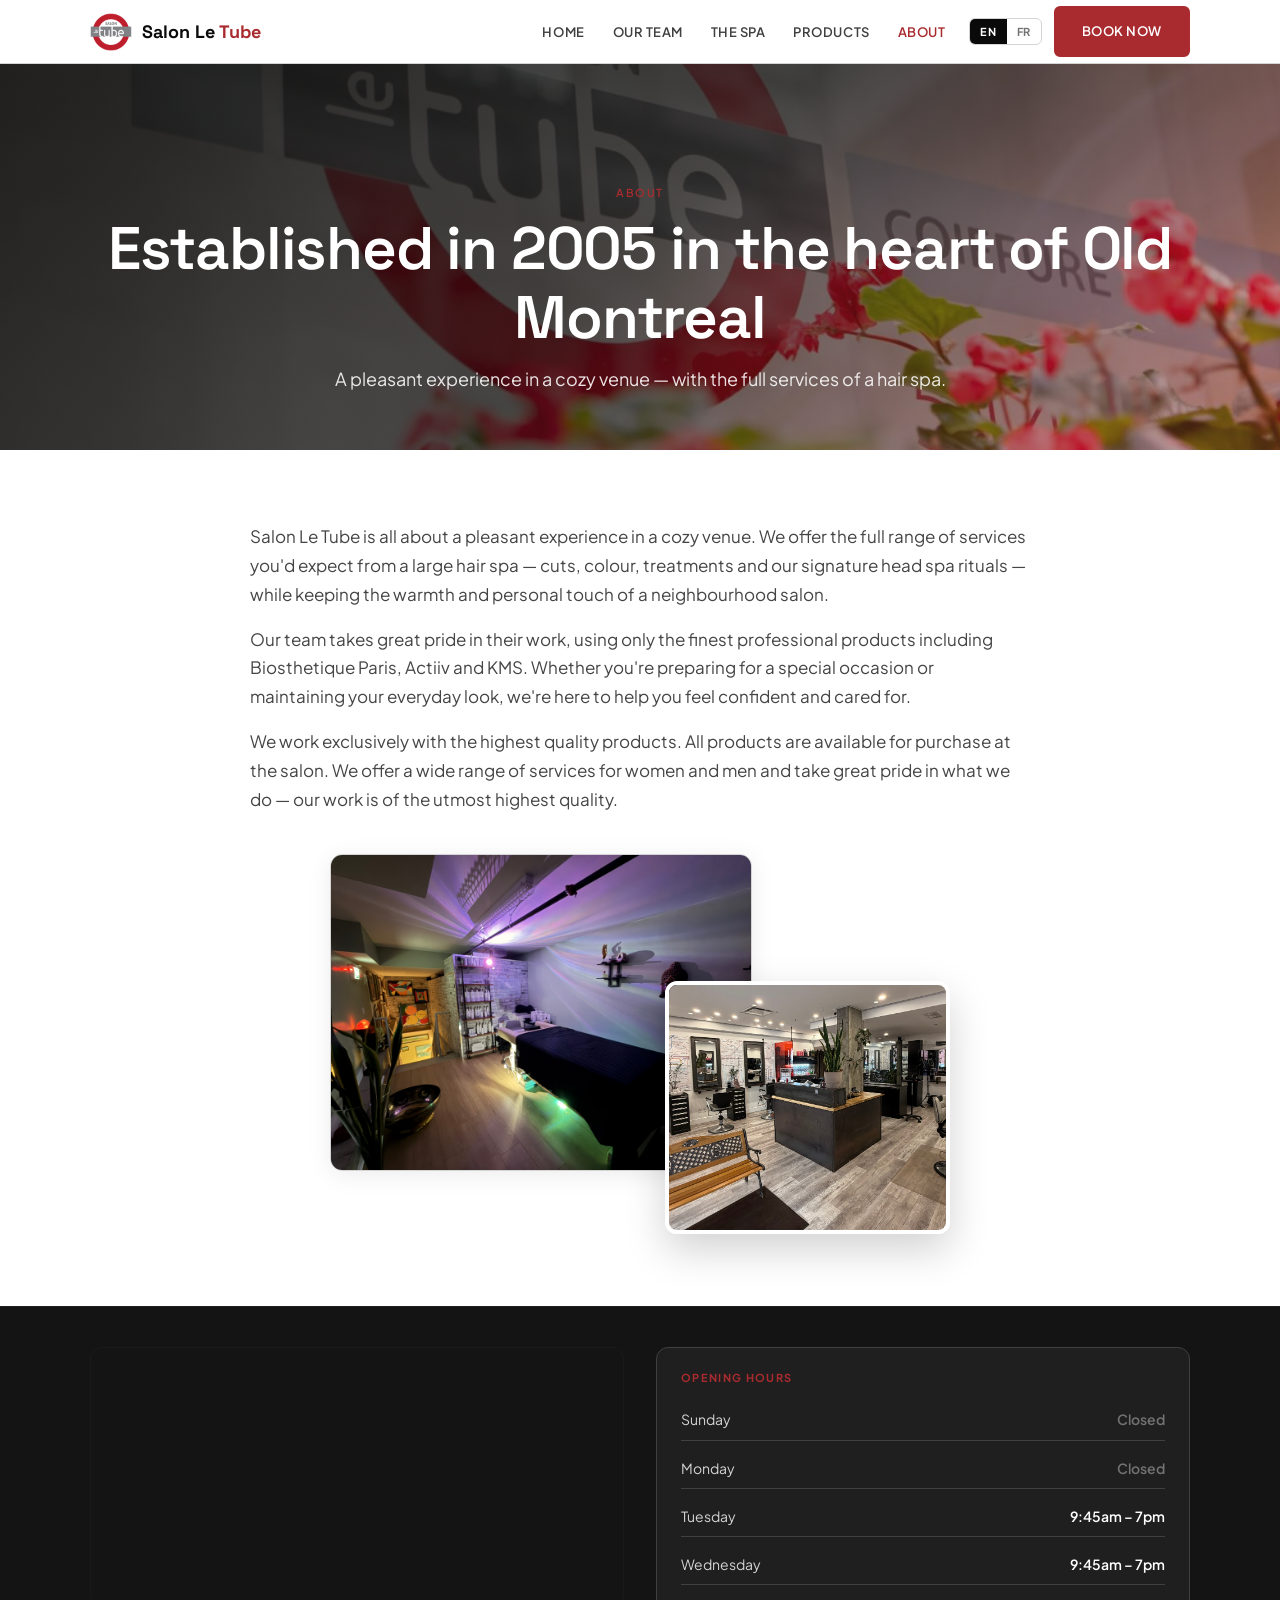
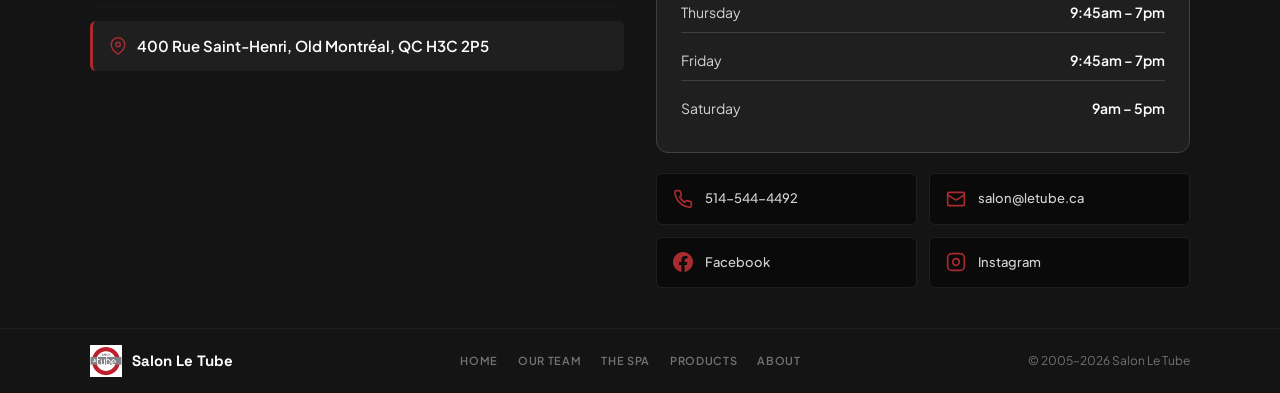
==== about.html @ 4792e8d9 "first commit" ====
<!DOCTYPE html>

<html lang="en">

<head>

  <meta charset="UTF-8">

  <meta name="viewport" content="width=device-width, initial-scale=1.0">

  <meta name="description" content="Salon Le Tube — hair salon and barbershop in Old Montreal near the Old Port since 2005.">

  <meta name="keywords" content="hair salon Old Montreal, barbershop Vieux-Montréal, Salon Le Tube">

  <title>About Us | Hair Salon Old Montreal Since 2005 | Salon Le Tube</title>

  <link rel="canonical" href="https://letube.ca/about.html">

  <link rel="icon" type="image/png" href="assets/images/logo-icon.png">

  <meta property="og:type" content="website">
  <meta property="og:site_name" content="Salon Le Tube">
  <meta property="og:url" content="https://letube.ca/about.html">
  <meta property="og:title" content="About | Salon Le Tube">
  <meta property="og:description" content="Hair salon and barbershop in Old Montreal since 2005.">
  <meta property="og:image" content="https://letube.ca/assets/images/hero-original-bg.jpg">
  <meta name="twitter:card" content="summary_large_image">
  <script type="application/ld+json" id="schema-json"></script>

  <link rel="preconnect" href="https://fonts.googleapis.com">

  <link rel="preconnect" href="https://fonts.gstatic.com" crossorigin>

  <link href="https://fonts.googleapis.com/css2?family=Plus+Jakarta+Sans:wght@400;500;600;700&family=Space+Grotesk:wght@400;500;600;700&display=swap" rel="stylesheet">

  <link rel="stylesheet" href="css/styles.css">

</head>

<body data-page="about">



  <header class="site-header">

    <div class="header-inner">

      <a href="index.html" class="logo">

        <img src="assets/images/logo-icon.png" alt="" width="42" height="42">

        <span class="logo-text">Salon Le <span>Tube</span></span>

      </a>

      <button class="nav-toggle" aria-label="Open menu" aria-expanded="false">

        <span></span><span></span><span></span>

      </button>

      <nav class="main-nav">

        <ul>

          <li><a href="index.html" data-i18n="nav.home">Home</a></li>

          <li><a href="team.html" data-i18n="nav.team">Our Team</a></li>

          <li><a href="spa.html" data-i18n="nav.spa">The Spa</a></li>

          <li><a href="products.html" data-i18n="nav.products">Products</a></li>

          <li><a href="about.html" class="active" data-i18n="nav.about">About</a></li>

        </ul>

        <div class="nav-actions">

          <div class="lang-toggle" role="group" aria-label="Language">

            <button type="button" class="lang-btn active" data-lang="en" aria-pressed="true">EN</button>

            <button type="button" class="lang-btn" data-lang="fr" aria-pressed="false">FR</button>

          </div>

          <a href="tel:+15145444492" class="btn btn-primary" data-i18n="nav.book">Book Now</a>

        </div>

      </nav>

    </div>

  </header>



  <main>

    <div class="page-hero">

      <div class="page-hero-bg" style="background-image: url('assets/images/hero-original-bg.jpg')"></div>

      <div class="page-hero-overlay"></div>

      <div class="container page-hero-content">

        <p class="eyebrow red" data-i18n="about.eyebrow">About</p>

        <h1 data-i18n="about.title">Established in 2005 in the heart of Old Montreal</h1>

        <p class="section-sub" data-i18n="about.sub">A pleasant experience in a cozy venue — with the full services of a hair spa.</p>

      </div>

    </div>



    <section class="section about-section">

      <div class="container about-layout">

        <div class="about-main">

          <p data-i18n="about.p1">Salon Le Tube is all about a pleasant experience in a cozy venue.</p>

          <p data-i18n="about.p2">Our team takes great pride in their work, using only the finest professional products.</p>

          <p data-i18n="about.p3">We work exclusively with the highest quality products.</p>



          <div class="about-montage">
            <img class="about-montage-primary" src="assets/images/IMG_6720-1.JPEG" alt="Salon Le Tube" data-i18n-alt="about.image.alt">
            <img class="about-montage-secondary" src="assets/images/IMG_6711-1.JPEG" alt="Salon Le Tube" data-i18n-alt="about.image.alt">
          </div>

        </div>

      </div>

    </section>

  </main>



  <div id="site-footer" data-partial="partials/footer.html"></div>



  <script src="js/footer-template.js"></script>
  <script src="js/seo.js"></script>
  <script src="js/i18n.js"></script>
  <script src="js/main.js"></script>

</body>

</html>
---- css/styles.css ----
/* Salon Le Tube — Black / Grey / Red */

:root {
  --black: #0a0a0a;
  --black-soft: #141414;
  --grey-900: #1f1f1f;
  --grey-700: #404040;
  --grey-500: #737373;
  --grey-600: #525252;
  --text-body-muted: #454545;
  --grey-300: #d4d4d4;
  --grey-100: #f5f5f5;
  --white: #ffffff;
  --red: #a92b2f;
  --red-hover: #c43338;
  --red-muted: rgba(169, 43, 47, 0.12);

  --font-display: 'Space Grotesk', system-ui, sans-serif;
  --font-body: 'Plus Jakarta Sans', system-ui, sans-serif;

  --header-height: 64px;
  --radius: 6px;
  --radius-lg: 12px;
  --shadow: 0 4px 24px rgba(0, 0, 0, 0.08);
  --transition: 0.25s ease;
}

*, *::before, *::after {
  box-sizing: border-box;
  margin: 0;
  padding: 0;
}

html {
  scroll-padding-top: var(--header-height);
  background: var(--grey-100);
}

body {
  display: flex;
  flex-direction: column;
  min-height: 100vh;
  font-family: var(--font-body);
  font-size: 1rem;
  line-height: 1.65;
  color: var(--grey-900);
  background: var(--grey-100);
  -webkit-font-smoothing: antialiased;
}

body.page-enter {
  animation: page-enter 0.32s ease-out forwards;
}

@keyframes page-enter {
  from { opacity: 0.92; }
  to { opacity: 1; }
}

@media (prefers-reduced-motion: reduce) {
  body.page-enter {
    animation: none;
  }

  .barber-pole-inner {
    animation: none;
  }

  .image-lightbox-dialog {
    animation: none;
  }

  .reviews-video-bg video {
    display: none;
  }

  .reviews-section {
    background: var(--black-soft);
  }
}

main {
  flex: 1;
}

img {
  max-width: 100%;
  height: auto;
  display: block;
}

a {
  color: inherit;
  text-decoration: none;
}

ul { list-style: none; }
address { font-style: normal; }

h1, h2, h3, h4 {
  font-family: var(--font-display);
  font-weight: 600;
  line-height: 1.15;
  color: var(--black);
  letter-spacing: -0.02em;
}

h1 { font-size: clamp(2.25rem, 5vw, 3.75rem); }
h2 { font-size: clamp(1.75rem, 3.5vw, 2.5rem); }
h3 { font-size: clamp(1.25rem, 2.5vw, 1.625rem); }

.text-red { color: var(--red); }

.eyebrow {
  font-size: 0.6875rem;
  font-weight: 600;
  letter-spacing: 0.14em;
  text-transform: uppercase;
  color: var(--grey-500);
  margin-bottom: 0.75rem;
}

.eyebrow.red { color: var(--red); }

.section-sub {
  font-size: 1.125rem;
  color: var(--text-body-muted);
  max-width: 560px;
  margin-top: 0.75rem;
  line-height: 1.65;
}

.container {
  width: 100%;
  max-width: 1140px;
  margin: 0 auto;
  padding: 0 1.25rem;
}

.container.narrow { max-width: 760px; }

.section {
  padding: 4.5rem 0;
}

.page-hero {
  position: relative;
  color: var(--white);
  padding: calc(var(--header-height) + 3.5rem) 0 3.5rem;
  text-align: center;
  overflow: hidden;
}

.page-hero-bg {
  position: absolute;
  inset: 0;
  background-size: cover;
  background-position: center;
  transform: scale(1.03);
}

.page-hero-bg--blur {
  filter: blur(10px);
  transform: scale(1.12);
}

.page-hero-overlay {
  position: absolute;
  inset: 0;
  background: linear-gradient(135deg, rgba(10, 10, 10, 0.88) 0%, rgba(10, 10, 10, 0.72) 50%, rgba(169, 43, 47, 0.35) 100%);
}

.page-hero-content {
  position: relative;
  z-index: 1;
}

.page-hero h1 { color: var(--white); }

.page-hero .section-sub {
  color: rgba(255, 255, 255, 0.88);
  font-size: 1.125rem;
  margin: 0.75rem auto 0;
  max-width: 640px;
}

.page-header {
  background: var(--black);
  color: var(--white);
  padding: calc(var(--header-height) + 3rem) 0 3rem;
  text-align: center;
}

.page-header h1 { color: var(--white); }
.page-header .section-sub {
  color: var(--grey-300);
  margin: 0.75rem auto 0;
}

.section-header {
  text-align: center;
  margin-bottom: 3rem;
}

/* Buttons */
.btn {
  display: inline-flex;
  align-items: center;
  justify-content: center;
  padding: 0.8125rem 1.625rem;
  font-family: var(--font-body);
  font-size: 0.8125rem;
  font-weight: 600;
  letter-spacing: 0.06em;
  text-transform: uppercase;
  border-radius: var(--radius);
  border: 2px solid transparent;
  cursor: pointer;
  transition: all var(--transition);
}

.btn-primary {
  background: var(--red);
  color: var(--white);
  border-color: var(--red);
}

.btn-primary:hover,
.btn-primary:focus-visible {
  background: var(--black);
  border-color: var(--black);
  color: var(--white);
}

.main-nav .btn-primary,
.nav-actions .btn-primary {
  color: var(--white);
}

.main-nav .btn-primary:hover,
.main-nav .btn-primary:focus-visible,
.nav-actions .btn-primary:hover,
.nav-actions .btn-primary:focus-visible {
  background: var(--black);
  border-color: var(--black);
  color: var(--white);
}

.btn-outline {
  background: transparent;
  color: var(--white);
  border-color: rgba(255, 255, 255, 0.45);
}

.btn-outline:hover {
  border-color: var(--white);
  background: rgba(255, 255, 255, 0.08);
}

.btn-outline-dark {
  color: var(--black);
  border-color: var(--grey-300);
}

.btn-outline-dark:hover {
  border-color: var(--red);
  color: var(--red);
}

.btn-block { width: 100%; }

.link-arrow {
  display: inline-flex;
  align-items: center;
  gap: 0.4rem;
  font-size: 0.875rem;
  font-weight: 600;
  color: var(--red);
  transition: gap var(--transition);
}

.link-arrow::after {
  content: '→';
  transition: transform var(--transition);
}

.link-arrow:hover { gap: 0.65rem; }
.link-arrow:hover::after { transform: translateX(3px); }

/* Language toggle */
.lang-toggle {
  display: flex;
  align-items: center;
  border: 1px solid var(--grey-300);
  border-radius: var(--radius);
  overflow: hidden;
}

.lang-btn {
  padding: 0.375rem 0.625rem;
  font-family: var(--font-body);
  font-size: 0.6875rem;
  font-weight: 700;
  letter-spacing: 0.06em;
  background: transparent;
  border: none;
  color: var(--grey-500);
  cursor: pointer;
  transition: all var(--transition);
}

.lang-btn:hover {
  color: var(--black);
  background: var(--grey-100);
}

.lang-btn.active {
  background: var(--black);
  color: var(--white);
}

.nav-actions {
  display: flex;
  align-items: center;
  gap: 0.75rem;
}

/* Header */
.site-header {
  position: sticky;
  top: 0;
  z-index: 1000;
  height: var(--header-height);
  background: var(--white);
  border-bottom: 1px solid var(--grey-300);
}

.header-inner {
  display: flex;
  align-items: center;
  justify-content: space-between;
  max-width: 1140px;
  margin: 0 auto;
  padding: 0 1.25rem;
  height: 100%;
}

.logo {
  display: inline-flex;
  align-items: center;
  gap: 0.625rem;
  font-family: var(--font-display);
  font-size: 1.125rem;
  font-weight: 700;
  color: var(--black);
}

.logo img {
  width: 42px;
  height: 42px;
  object-fit: contain;
  flex-shrink: 0;
}

.logo-text span { color: var(--red); }

.main-nav ul {
  display: flex;
  gap: 1.75rem;
}

.main-nav a {
  font-size: 0.8125rem;
  font-weight: 600;
  letter-spacing: 0.04em;
  text-transform: uppercase;
  color: var(--grey-700);
  transition: color var(--transition);
}

.main-nav a:hover,
.main-nav a.active {
  color: var(--red);
}

.nav-toggle {
  display: none;
  flex-direction: column;
  gap: 5px;
  background: none;
  border: none;
  cursor: pointer;
  padding: 4px;
}

.nav-toggle span {
  display: block;
  width: 22px;
  height: 2px;
  background: var(--black);
  transition: all var(--transition);
}

/* Hero — original bg_5.jpg */
.hero {
  position: relative;
  min-height: calc(100vh - var(--header-height));
  display: flex;
  align-items: center;
  overflow: hidden;
}

.hero-bg {
  position: absolute;
  inset: 0;
  z-index: 0;
}

.hero-bg img {
  width: 100%;
  height: 100%;
  object-fit: cover;
  object-position: center;
}

.hero-overlay {
  position: absolute;
  inset: 0;
  background:
    linear-gradient(105deg, rgba(10, 10, 10, 0.92) 0%, rgba(10, 10, 10, 0.75) 42%, rgba(10, 10, 10, 0.25) 68%, rgba(10, 10, 10, 0.1) 100%);
}

.hero-inner {
  position: relative;
  z-index: 1;
  width: 100%;
  padding: 3rem 0 4rem;
}

.hero-content-box {
  max-width: 580px;
  padding: 2.25rem 2rem;
  background: rgba(10, 10, 10, 0.55);
  backdrop-filter: blur(12px);
  border: 1px solid rgba(255, 255, 255, 0.12);
  border-left: 4px solid var(--red);
  border-radius: var(--radius-lg);
  color: var(--white);
  box-shadow: 0 24px 64px rgba(0, 0, 0, 0.35);
}

.hero-badge {
  display: inline-block;
  padding: 0.35rem 0.75rem;
  margin-bottom: 1.25rem;
  font-size: 0.6875rem;
  font-weight: 700;
  letter-spacing: 0.12em;
  text-transform: uppercase;
  color: var(--white);
  background: var(--red);
  border-radius: 100px;
}

.hero-content-box h1 {
  color: var(--white);
  font-size: clamp(2rem, 5vw, 3.5rem);
  margin-bottom: 1rem;
  line-height: 1.08;
}

.hero-sub {
  font-size: clamp(1.0625rem, 2.2vw, 1.3125rem);
  color: rgba(255, 255, 255, 0.9);
  line-height: 1.65;
  margin-bottom: 1.75rem;
}

.hero-actions {
  display: flex;
  flex-wrap: wrap;
  gap: 0.75rem;
}

.hero-tagline {
  margin-top: 1.25rem;
  padding-top: 1.25rem;
  border-top: 1px solid rgba(255, 255, 255, 0.15);
  font-size: 1.0625rem;
  color: rgba(255, 255, 255, 0.88);
  line-height: 1.65;
}

.hero-tagline a {
  color: var(--red);
  font-weight: 600;
}

.hero-tagline a:hover { text-decoration: underline; }

/* Intro cards */
.intro-strip {
  background: var(--white);
  padding: 3.5rem 0;
}

.intro-grid {
  display: grid;
  grid-template-columns: repeat(3, 1fr);
  gap: 1.25rem;
}

.intro-card {
  padding: 1.75rem;
  background: var(--white);
  border: 1px solid var(--grey-300);
  border-radius: var(--radius-lg);
  border-top: 3px solid var(--red);
  transition: border-color var(--transition), transform var(--transition), box-shadow var(--transition);
}

.intro-card:hover {
  border-color: var(--grey-300);
  border-top-color: var(--red);
  transform: translateY(-4px);
  box-shadow: var(--shadow);
}

.intro-card h3 {
  font-size: 1.125rem;
  margin-bottom: 0.5rem;
}

.intro-card p {
  color: var(--text-body-muted);
  font-size: 1.0625rem;
  line-height: 1.65;
  margin-bottom: 1rem;
}

/* Showcase */
.home-showcase {
  position: relative;
  overflow: hidden;
  color: var(--white);
}

.home-showcase-bg {
  position: absolute;
  inset: 0;
  background: url('../assets/images/frontside.png') center center / cover no-repeat;
}

.home-showcase-overlay {
  position: absolute;
  inset: 0;
  background: linear-gradient(180deg, rgba(10, 10, 10, 0.55) 0%, rgba(10, 10, 10, 0.72) 100%);
}

.home-showcase-inner {
  position: relative;
  z-index: 1;
}

.home-showcase .eyebrow {
  color: rgba(255, 255, 255, 0.72);
}

.home-showcase .eyebrow.red {
  color: var(--red);
}

.home-showcase .showcase-text h2 {
  color: var(--white);
}

.home-showcase .showcase-text p {
  color: rgba(255, 255, 255, 0.88);
}

.home-showcase .showcase-image {
  border-color: rgba(255, 255, 255, 0.15);
}

.showcase-row {
  display: grid;
  grid-template-columns: 1fr 1fr;
  gap: 3rem;
  align-items: center;
  margin-bottom: 4rem;
}

.showcase-row:last-child { margin-bottom: 0; }

.showcase-row.reverse .showcase-text { order: 2; }
.showcase-row.reverse .showcase-image { order: 1; }

.showcase-text h2 { margin-bottom: 1rem; }
.showcase-text p {
  color: var(--text-body-muted);
  font-size: 1.0625rem;
  line-height: 1.7;
}

.showcase-image {
  border-radius: var(--radius-lg);
  overflow: hidden;
  border: 1px solid var(--grey-300);
}

.showcase-image img {
  width: 100%;
  aspect-ratio: 4/3;
  object-fit: cover;
}

.showcase-image--portrait {
  background: transparent;
  border: none;
  overflow: visible;
  display: flex;
  justify-content: center;
  align-items: center;
}

.showcase-image--portrait img {
  width: auto;
  max-width: 100%;
  max-height: min(560px, 72vh);
  height: auto;
  aspect-ratio: auto;
  object-fit: contain;
  object-position: center;
  border-radius: var(--radius-lg);
  border: 1px solid rgba(255, 255, 255, 0.2);
  box-shadow: 0 12px 40px rgba(0, 0, 0, 0.35);
}

/* Promise */
.promise-section {
  background: var(--white);
  color: var(--grey-900);
  text-align: center;
}

.promise-section blockquote {
  font-family: var(--font-display);
  font-size: clamp(1.125rem, 2.5vw, 1.5rem);
  font-weight: 400;
  line-height: 1.65;
  color: var(--text-body-muted);
}

/* Reviews */
.reviews-section {
  position: relative;
  overflow: hidden;
  color: var(--white);
}

.reviews-video-bg {
  position: absolute;
  inset: 0;
  z-index: 0;
}

.reviews-video-bg video {
  width: 100%;
  height: 100%;
  object-fit: cover;
}

.reviews-video-overlay {
  position: absolute;
  inset: 0;
  background: rgba(10, 10, 10, 0.62);
}

.reviews-content {
  position: relative;
  z-index: 1;
}

.reviews-section .eyebrow {
  color: rgba(255, 255, 255, 0.72);
}

.reviews-section h2 {
  margin-bottom: 2rem;
  color: var(--white);
}

.link-arrow-light {
  color: var(--white);
}

.link-arrow-light:hover {
  color: var(--red);
}

.reviews-grid {
  display: grid;
  grid-template-columns: repeat(3, 1fr);
  gap: 1.25rem;
  margin-bottom: 1.75rem;
}

.review-card {
  padding: 1.75rem;
  background: rgba(255, 255, 255, 0.94);
  border-radius: var(--radius-lg);
  border-left: 3px solid var(--red);
  backdrop-filter: blur(6px);
}

.review-card blockquote {
  font-size: 1.0625rem;
  line-height: 1.65;
  margin-bottom: 0.75rem;
  color: var(--text-body-muted);
}

.review-card figcaption {
  font-size: 0.75rem;
  color: var(--grey-600);
  text-transform: uppercase;
  letter-spacing: 0.06em;
}

/* Team */
.team-section { background: var(--grey-100); }

.team-member {
  display: grid;
  grid-template-columns: 300px 1fr;
  gap: 2.5rem;
  align-items: start;
  padding: 2.5rem 0;
  border-bottom: 1px solid var(--grey-300);
}

.team-member:last-child { border-bottom: none; }

.team-member.reverse { direction: rtl; }
.team-member.reverse > * { direction: ltr; }

.team-photo {
  border-radius: var(--radius-lg);
  overflow: hidden;
  aspect-ratio: 3/4;
  border: 1px solid var(--grey-300);
}

.team-photo img {
  width: 100%;
  height: 100%;
  object-fit: cover;
}

.photo-placeholder {
  width: 100%;
  height: 100%;
  min-height: 360px;
  background: var(--white);
  display: flex;
  align-items: center;
  justify-content: center;
  border: 2px dashed var(--grey-300);
  border-radius: var(--radius-lg);
}

.photo-placeholder span {
  font-size: 0.75rem;
  color: var(--grey-500);
  text-transform: uppercase;
  letter-spacing: 0.1em;
}

.team-role {
  font-size: 0.75rem;
  font-weight: 600;
  color: var(--red);
  text-transform: uppercase;
  letter-spacing: 0.08em;
  margin-bottom: 1rem;
}

.team-bio {
  margin-bottom: 1.5rem;
  color: var(--text-body-muted);
  font-size: 1.0625rem;
  line-height: 1.7;
}

.team-services h4 {
  font-family: var(--font-body);
  font-size: 0.6875rem;
  font-weight: 700;
  text-transform: uppercase;
  letter-spacing: 0.1em;
  margin-bottom: 0.625rem;
}

.team-services ul {
  display: flex;
  flex-wrap: wrap;
  gap: 0.5rem;
}

.team-services li {
  padding: 0.3rem 0.75rem;
  background: var(--white);
  border: 1px solid var(--grey-300);
  border-radius: 100px;
  font-size: 0.8125rem;
  color: var(--grey-700);
}

.team-role-row {
  display: flex;
  align-items: center;
  gap: 0.75rem;
  margin-bottom: 1rem;
  flex-wrap: wrap;
}

.team-role-row .team-role {
  margin-bottom: 0;
}

.barber-badge {
  display: inline-flex;
  align-items: center;
  gap: 0.5rem;
  padding: 0.35rem 0.75rem 0.35rem 0.5rem;
  background: var(--black);
  color: var(--white);
  border-radius: 100px;
  font-size: 0.625rem;
  font-weight: 700;
  letter-spacing: 0.08em;
  text-transform: uppercase;
  border: 1px solid var(--grey-700);
}

.barber-pole {
  display: block;
  width: 16px;
  height: 32px;
  border-radius: 8px;
  border: 2px solid rgba(255, 255, 255, 0.35);
  overflow: hidden;
  background: var(--white);
  flex-shrink: 0;
  box-shadow: inset 0 0 0 1px rgba(0, 0, 0, 0.15);
}

.barber-pole-inner {
  display: block;
  width: 100%;
  height: 200%;
  background: repeating-linear-gradient(
    -45deg,
    var(--red) 0 6px,
    var(--white) 6px 12px,
    #1e3a5f 12px 18px
  );
  animation: barber-pole-spin 1.2s linear infinite;
}

@keyframes barber-pole-spin {
  from { transform: translateY(0); }
  to { transform: translateY(-18px); }
}

.service-menu {
  display: flex;
  flex-direction: column;
  gap: 1.25rem;
}

.service-menu-note {
  font-size: 0.75rem;
  color: var(--grey-500);
  font-style: italic;
  margin-bottom: 0.25rem;
}

.service-category h5 {
  font-family: var(--font-body);
  font-size: 0.6875rem;
  font-weight: 700;
  letter-spacing: 0.12em;
  text-transform: uppercase;
  color: var(--red);
  margin-bottom: 0.625rem;
  padding-bottom: 0.375rem;
  border-bottom: 1px solid var(--grey-300);
}

.service-category h5 .from-label {
  font-weight: 500;
  color: var(--grey-500);
  text-transform: none;
  letter-spacing: 0;
  font-size: 0.625rem;
}

.service-price-list {
  display: flex;
  flex-direction: column;
  gap: 0;
}

.service-price-list li {
  display: flex;
  justify-content: space-between;
  align-items: baseline;
  gap: 1rem;
  padding: 0.5rem 0;
  border-bottom: 1px dotted var(--grey-300);
  font-size: 0.875rem;
  color: var(--grey-700);
  background: transparent;
  border-radius: 0;
  border-left: none;
  border-right: none;
  border-top: none;
}

.service-price-list li:last-child {
  border-bottom: none;
}

.service-name {
  flex: 1;
}

.service-price {
  font-weight: 700;
  color: var(--black);
  white-space: nowrap;
}

.salon-services-section {
  background: var(--white);
  border-top: 1px solid var(--grey-300);
}

.salon-services-section .section-header {
  margin-bottom: 2rem;
}

.salon-services-section .section-header h2 {
  font-size: clamp(1.25rem, 2.5vw, 1.625rem);
  letter-spacing: 0.06em;
  text-transform: uppercase;
}

.salon-services-section .team-member {
  border-bottom: none;
  padding-top: 0;
}

/* Spa */
.spa-section {
  background: #ebe7e2;
}

.spa-intro {
  max-width: 640px;
  margin: 0 auto 3rem;
  text-align: center;
  color: var(--text-body-muted);
  font-size: 1.125rem;
  line-height: 1.7;
}

.spa-packages {
  display: grid;
  grid-template-columns: repeat(2, 1fr);
  gap: 1.25rem;
  margin-bottom: 2.5rem;
}

.spa-card {
  position: relative;
  background: var(--white);
  border-radius: var(--radius-lg);
  padding: 1.75rem;
  border: 1px solid var(--grey-300);
  transition: border-color var(--transition);
}

.spa-card:hover { border-color: var(--red); }

.spa-card.featured {
  border-color: var(--red);
  box-shadow: 0 0 0 1px var(--red);
}

.spa-card-badge {
  position: absolute;
  top: -10px;
  right: 1.25rem;
  background: var(--red);
  color: var(--white);
  font-size: 0.625rem;
  font-weight: 700;
  text-transform: uppercase;
  letter-spacing: 0.08em;
  padding: 0.2rem 0.625rem;
  border-radius: 100px;
}

.spa-card-header {
  display: flex;
  justify-content: space-between;
  margin-bottom: 0.75rem;
}

.spa-duration {
  font-size: 0.75rem;
  font-weight: 700;
  color: var(--red);
  text-transform: uppercase;
  letter-spacing: 0.06em;
}

.spa-formula {
  font-size: 0.8125rem;
  color: var(--grey-500);
  margin-bottom: 1rem;
}

.spa-includes li {
  position: relative;
  padding-left: 1rem;
  font-size: 0.875rem;
  color: var(--grey-700);
  margin-bottom: 0.375rem;
}

.spa-includes li::before {
  content: '';
  position: absolute;
  left: 0;
  top: 0.55em;
  width: 4px;
  height: 4px;
  background: var(--red);
  border-radius: 50%;
}

.spa-tagline {
  font-size: 0.875rem;
  color: var(--grey-500);
  margin: 1rem 0;
  font-style: italic;
}

.spa-price {
  font-family: var(--font-display);
  font-size: 1.375rem;
  font-weight: 700;
  color: var(--black);
}

.spa-visual {
  max-width: 860px;
  margin: 0 auto 2rem;
  border-radius: var(--radius-lg);
  overflow: hidden;
  border: 1px solid var(--grey-700);
}

.spa-cta { text-align: center; }

.spa-video-layout {
  display: flex;
  flex-wrap: wrap;
  align-items: center;
  justify-content: center;
  gap: 1.25rem 1.5rem;
  width: fit-content;
  max-width: 100%;
  margin: 2.5rem auto 0;
  padding: 1.25rem 1.5rem;
  background: var(--white);
  border-radius: var(--radius-lg);
  border: 1px solid var(--grey-300);
  box-shadow: 0 10px 28px rgba(0, 0, 0, 0.07);
}

.spa-video-copy {
  flex: 0 1 220px;
  max-width: 220px;
}

.spa-video-copy .eyebrow {
  margin-bottom: 0.375rem;
}

.spa-video-copy h2 {
  font-size: 1.25rem;
  line-height: 1.25;
  margin-bottom: 0.5rem;
}

.spa-video-copy p {
  color: var(--text-body-muted);
  font-size: 0.875rem;
  line-height: 1.55;
  margin: 0;
}

.spa-video-wrap {
  position: relative;
  flex-shrink: 0;
  width: 240px;
  margin: 0;
  border-radius: var(--radius-lg);
  overflow: hidden;
  border: 1px solid var(--grey-300);
  box-shadow: 0 12px 32px rgba(0, 0, 0, 0.1);
  background: var(--black-soft);
  aspect-ratio: 9 / 16;
}

.spa-video-wrap::before {
  content: '';
  position: absolute;
  top: 0;
  left: 0;
  width: 4px;
  height: 100%;
  background: var(--red);
  z-index: 2;
  pointer-events: none;
}

.spa-video-wrap video {
  width: 100%;
  height: 100%;
  display: block;
  object-fit: contain;
  vertical-align: middle;
  background: var(--black-soft);
}

/* Products */
.products-section { background: var(--grey-100); }

.product-brand {
  padding: 0;
  margin-bottom: 2rem;
}

.product-brand:last-child { margin-bottom: 0; }

.product-brand-card {
  background: var(--white);
  border: 1px solid var(--grey-300);
  border-radius: var(--radius-lg);
  overflow: hidden;
  box-shadow: var(--shadow);
}

.product-brand-layout {
  display: grid;
  grid-template-columns: minmax(0, 380px) 1fr;
  gap: 0;
  align-items: stretch;
}

.product-brand-text {
  padding: 2rem 2rem 2.25rem;
  border-right: 1px solid var(--grey-300);
  display: flex;
  flex-direction: column;
  justify-content: center;
}

.product-brand-text h2 {
  font-size: clamp(1.375rem, 2.5vw, 1.75rem);
  margin-bottom: 0.75rem;
}

.product-brand-text p {
  color: var(--text-body-muted);
  font-size: 1.0625rem;
  line-height: 1.7;
}

.product-brand-tag {
  display: inline-block;
  margin-top: 1rem;
  font-size: 0.6875rem;
  font-weight: 700;
  letter-spacing: 0.1em;
  text-transform: uppercase;
  color: var(--red);
}

.product-gallery {
  display: grid;
  gap: 0.75rem;
  padding: 1rem;
  align-content: center;
  background: var(--grey-100);
}

.product-gallery--1 {
  grid-template-columns: 1fr;
  max-width: 520px;
  margin: 0 auto;
  width: 100%;
}

.product-gallery--2 {
  grid-template-columns: repeat(2, 1fr);
}

.product-gallery--4 {
  grid-template-columns: repeat(2, 1fr);
}

.product-gallery img {
  width: 100%;
  height: auto;
  display: block;
  border-radius: var(--radius);
  border: 1px solid var(--grey-300);
  background: var(--white);
  object-fit: contain;
  cursor: zoom-in;
  transition: transform var(--transition), box-shadow var(--transition), border-color var(--transition);
}

.product-gallery img:hover {
  transform: scale(1.02);
  box-shadow: var(--shadow);
  border-color: var(--grey-500);
}

.product-gallery img:focus-visible {
  outline: 2px solid var(--red);
  outline-offset: 3px;
}

/* Image lightbox */
.image-lightbox {
  position: fixed;
  inset: 0;
  z-index: 2000;
  display: flex;
  align-items: center;
  justify-content: center;
  padding: 1.25rem;
}

.image-lightbox[hidden] {
  display: none;
}

.image-lightbox-backdrop {
  position: absolute;
  inset: 0;
  background: rgba(10, 10, 10, 0.88);
  cursor: pointer;
}

.image-lightbox-dialog {
  position: relative;
  z-index: 1;
  max-width: min(960px, 100%);
  max-height: calc(100vh - 2.5rem);
  animation: lightbox-in 0.25s ease-out;
}

.image-lightbox-dialog img {
  max-width: 100%;
  max-height: calc(100vh - 2.5rem);
  width: auto;
  height: auto;
  margin: 0 auto;
  border-radius: var(--radius-lg);
  box-shadow: 0 24px 64px rgba(0, 0, 0, 0.45);
}

.image-lightbox-close {
  position: absolute;
  top: -2.75rem;
  right: 0;
  width: 2.25rem;
  height: 2.25rem;
  border: none;
  border-radius: 50%;
  background: rgba(255, 255, 255, 0.15);
  color: var(--white);
  font-size: 1.5rem;
  line-height: 1;
  cursor: pointer;
  transition: background var(--transition);
}

.image-lightbox-close:hover {
  background: rgba(255, 255, 255, 0.28);
}

@keyframes lightbox-in {
  from { opacity: 0; transform: scale(0.97); }
  to { opacity: 1; transform: scale(1); }
}

.product-photo-placeholder {
  aspect-ratio: 1;
  background: var(--grey-100);
  border: 2px dashed var(--grey-300);
  border-radius: var(--radius);
  display: flex;
  align-items: center;
  justify-content: center;
  text-align: center;
  padding: 1rem;
}

.product-photo-placeholder span {
  font-size: 0.75rem;
  color: var(--grey-500);
  text-transform: uppercase;
  letter-spacing: 0.05em;
}

/* About */
.about-section { background: var(--white); }

.about-layout {
  max-width: 820px;
  margin: 0 auto;
}

.about-main p {
  color: var(--text-body-muted);
  font-size: 1.0625rem;
  line-height: 1.7;
  margin-bottom: 1rem;
}

.about-main h2 { margin-bottom: 1.25rem; }

.about-montage {
  position: relative;
  margin-top: 2.5rem;
  max-width: 620px;
  margin-left: auto;
  margin-right: auto;
  min-height: 380px;
}

.about-montage-primary {
  display: block;
  width: 68%;
  max-height: 480px;
  object-fit: cover;
  object-position: center top;
  border-radius: var(--radius-lg);
  border: 1px solid var(--grey-300);
  box-shadow: var(--shadow);
}

.about-montage-secondary {
  position: absolute;
  right: 0;
  bottom: 0;
  width: 46%;
  max-height: 320px;
  object-fit: cover;
  object-position: center;
  border-radius: var(--radius-lg);
  border: 4px solid var(--white);
  box-shadow: 0 16px 40px rgba(0, 0, 0, 0.18);
}

.about-sidebar {
  display: flex;
  flex-direction: column;
  gap: 1.25rem;
}

.info-card {
  background: var(--white);
  padding: 1.5rem;
  border-radius: var(--radius-lg);
  border: 1px solid var(--grey-300);
}

.info-card h3 {
  font-family: var(--font-body);
  font-size: 0.6875rem;
  font-weight: 700;
  text-transform: uppercase;
  letter-spacing: 0.1em;
  margin-bottom: 0.75rem;
}

.info-card p,
.info-card address {
  color: var(--grey-500);
  font-size: 0.9375rem;
  margin-bottom: 0.375rem;
}

.info-card a:hover { color: var(--red); }

.social-links {
  display: flex;
  gap: 1rem;
  margin-top: 0.5rem;
}

.social-links a {
  font-size: 0.8125rem;
  font-weight: 600;
  color: var(--red);
}

.hours-table {
  width: 100%;
  font-size: 0.875rem;
}

.hours-table td {
  padding: 0.3rem 0;
  color: var(--grey-500);
}

.hours-table td:last-child {
  text-align: right;
  font-weight: 600;
  color: var(--black);
}

/* Footer */
.site-footer {
  background: var(--black-soft);
  color: var(--grey-300);
  margin-top: auto;
  border-top: 1px solid var(--grey-900);
}

.footer-main {
  display: grid;
  grid-template-columns: 1fr 1fr;
  gap: 2rem;
  padding: 2.5rem 1.25rem;
  align-items: start;
}

.footer-map-col iframe {
  width: 100%;
  height: 260px;
  border: 0;
  border-radius: var(--radius-lg);
  display: block;
  filter: grayscale(15%) contrast(1.05);
  border: 1px solid var(--grey-900);
}

.footer-address {
  display: flex;
  align-items: flex-start;
  gap: 0.625rem;
  margin-top: 0.875rem;
  padding: 0.875rem 1rem;
  font-size: 0.9375rem;
  font-weight: 600;
  color: var(--white);
  line-height: 1.5;
  background: var(--grey-900);
  border-radius: var(--radius);
  border-left: 3px solid var(--red);
}

.footer-address svg {
  flex-shrink: 0;
  width: 18px;
  height: 18px;
  margin-top: 0.125rem;
  color: var(--red);
}

.footer-side {
  display: flex;
  flex-direction: column;
  gap: 1.25rem;
}

.footer-hours-card {
  background: var(--grey-900);
  border: 1px solid var(--grey-700);
  border-radius: var(--radius-lg);
  padding: 1.5rem;
}

.footer-hours-card h3 {
  font-family: var(--font-body);
  font-size: 0.6875rem;
  font-weight: 700;
  letter-spacing: 0.12em;
  text-transform: uppercase;
  color: var(--red);
  margin-bottom: 1rem;
}

.footer-hours-list {
  display: flex;
  flex-direction: column;
  gap: 0.5rem;
}

.footer-hours-list li {
  display: flex;
  justify-content: space-between;
  align-items: center;
  padding: 0.5rem 0;
  border-bottom: 1px solid var(--grey-700);
  font-size: 0.875rem;
}

.footer-hours-list li:last-child { border-bottom: none; }

.footer-hours-list li span:first-child {
  color: var(--grey-300);
}

.footer-hours-list li span:last-child {
  font-weight: 600;
  color: var(--white);
}

.footer-hours-list li.is-closed span:last-child {
  color: var(--grey-500);
}

.footer-contact-grid {
  display: grid;
  grid-template-columns: 1fr 1fr;
  gap: 0.75rem;
}

.contact-chip {
  display: flex;
  align-items: center;
  gap: 0.75rem;
  padding: 0.875rem 1rem;
  background: var(--black);
  border: 1px solid var(--grey-900);
  border-radius: var(--radius);
  color: var(--grey-300);
  font-size: 0.8125rem;
  font-weight: 500;
  transition: all var(--transition);
}

.contact-chip:hover {
  border-color: var(--red);
  color: var(--white);
  background: var(--grey-900);
  transform: translateY(-2px);
}

.contact-chip .icon {
  flex-shrink: 0;
  width: 20px;
  height: 20px;
  color: var(--red);
}

.contact-chip:hover .icon { color: var(--white); }

.footer-bottom {
  border-top: 1px solid var(--grey-900);
  padding: 1rem 0;
}

.footer-bottom-inner {
  display: flex;
  align-items: center;
  justify-content: space-between;
  gap: 1.5rem;
  flex-wrap: wrap;
}

.footer-brand {
  display: inline-flex;
  align-items: center;
  gap: 0.625rem;
  font-family: var(--font-display);
  font-size: 0.9375rem;
  font-weight: 700;
  color: var(--white);
}

.footer-brand img {
  width: 32px;
  height: 32px;
  object-fit: contain;
}

.footer-nav {
  display: flex;
  gap: 1.25rem;
  flex-wrap: wrap;
}

.footer-nav a {
  font-size: 0.6875rem;
  font-weight: 600;
  text-transform: uppercase;
  letter-spacing: 0.06em;
  color: var(--grey-500);
  transition: color var(--transition);
}

.footer-nav a:hover { color: var(--white); }

.footer-copy {
  font-size: 0.75rem;
  color: var(--grey-500);
  white-space: nowrap;
}

/* Responsive */
@media (min-width: 921px) {
  .main-nav {
    display: flex;
    align-items: center;
    gap: 1.5rem;
  }

  .nav-actions {
    display: flex;
  }

  .spa-video-layout {
    gap: 1.5rem 2rem;
    padding: 1.5rem 1.75rem;
  }

  .spa-video-wrap { width: 280px; }

  .spa-video-copy {
    flex: 0 1 260px;
    max-width: 260px;
  }

  .spa-video-copy h2 { font-size: 1.375rem; }

  .spa-video-copy p { font-size: 0.9375rem; }
}

@media (max-width: 920px) {
  .nav-toggle { display: flex; }

  .main-nav {
    position: fixed;
    top: var(--header-height);
    left: 0;
    right: 0;
    bottom: 0;
    background: var(--white);
    flex-direction: column;
    align-items: stretch;
    justify-content: space-between;
    gap: 0;
    padding: 2.5rem 1.5rem 2rem;
    transform: translateX(100%);
    transition: transform var(--transition);
  }

  .main-nav.open { transform: translateX(0); }

  .main-nav ul {
    flex: 1;
    flex-direction: column;
    align-items: center;
    justify-content: space-evenly;
    gap: 0;
    width: 100%;
    padding: 1rem 0;
  }

  .main-nav ul li { width: 100%; text-align: center; }

  .main-nav a { font-size: 1.0625rem; display: inline-block; padding: 0.35rem 0; }

  .nav-actions {
    flex-direction: column;
    align-items: center;
    gap: 1.25rem;
    width: 100%;
    padding-top: 1.5rem;
    border-top: 1px solid var(--grey-300);
    flex-shrink: 0;
  }

  .nav-actions .lang-toggle { margin-top: 0.25rem; }

  .nav-actions .btn-primary {
    width: min(100%, 280px);
  }

  .nav-toggle.open span:nth-child(1) {
    transform: rotate(45deg) translate(5px, 5px);
  }

  .nav-toggle.open span:nth-child(2) { opacity: 0; }

  .nav-toggle.open span:nth-child(3) {
    transform: rotate(-45deg) translate(5px, -5px);
  }

  .intro-grid,
  .reviews-grid { grid-template-columns: 1fr; }

  .showcase-row,
  .showcase-row.reverse {
    grid-template-columns: 1fr;
    gap: 1.5rem;
  }

  .showcase-row.reverse .showcase-text,
  .showcase-row.reverse .showcase-image { order: unset; }

  .team-member,
  .team-member.reverse {
    grid-template-columns: 1fr;
    direction: ltr;
  }

  .team-photo { max-width: 280px; margin: 0 auto; }

  .spa-packages { grid-template-columns: 1fr; }

  .spa-video-layout {
    flex-direction: column;
    gap: 1rem;
    padding: 1.25rem;
    width: 100%;
  }

  .spa-video-copy {
    flex: none;
    max-width: min(100%, 380px);
    text-align: center;
    align-self: center;
  }

  .spa-video-wrap {
    width: min(100%, 380px);
    align-self: center;
  }

  .product-brand-layout { grid-template-columns: 1fr; }

  .product-brand-text {
    border-right: none;
    border-bottom: 1px solid var(--grey-300);
  }

  .product-gallery--4 { grid-template-columns: repeat(2, 1fr); }

  .footer-main {
    grid-template-columns: 1fr;
  }

  .footer-bottom-inner {
    flex-direction: column;
    text-align: center;
  }

  .footer-nav { justify-content: center; }
}

@media (max-width: 600px) {
  .hero-content-box {
    padding: 1.75rem 1.25rem;
  }

  .hero-actions { flex-direction: column; }
  .hero-actions .btn { width: 100%; }

  .product-gallery--2,
  .product-gallery--4 { grid-template-columns: 1fr; }

  .footer-map-col iframe { height: 200px; }

  .footer-contact-grid { grid-template-columns: 1fr; }

  .about-montage {
    min-height: 0;
    display: grid;
    gap: 1rem;
  }

  .about-montage-primary,
  .about-montage-secondary {
    position: static;
    width: 100%;
    max-height: none;
  }
}
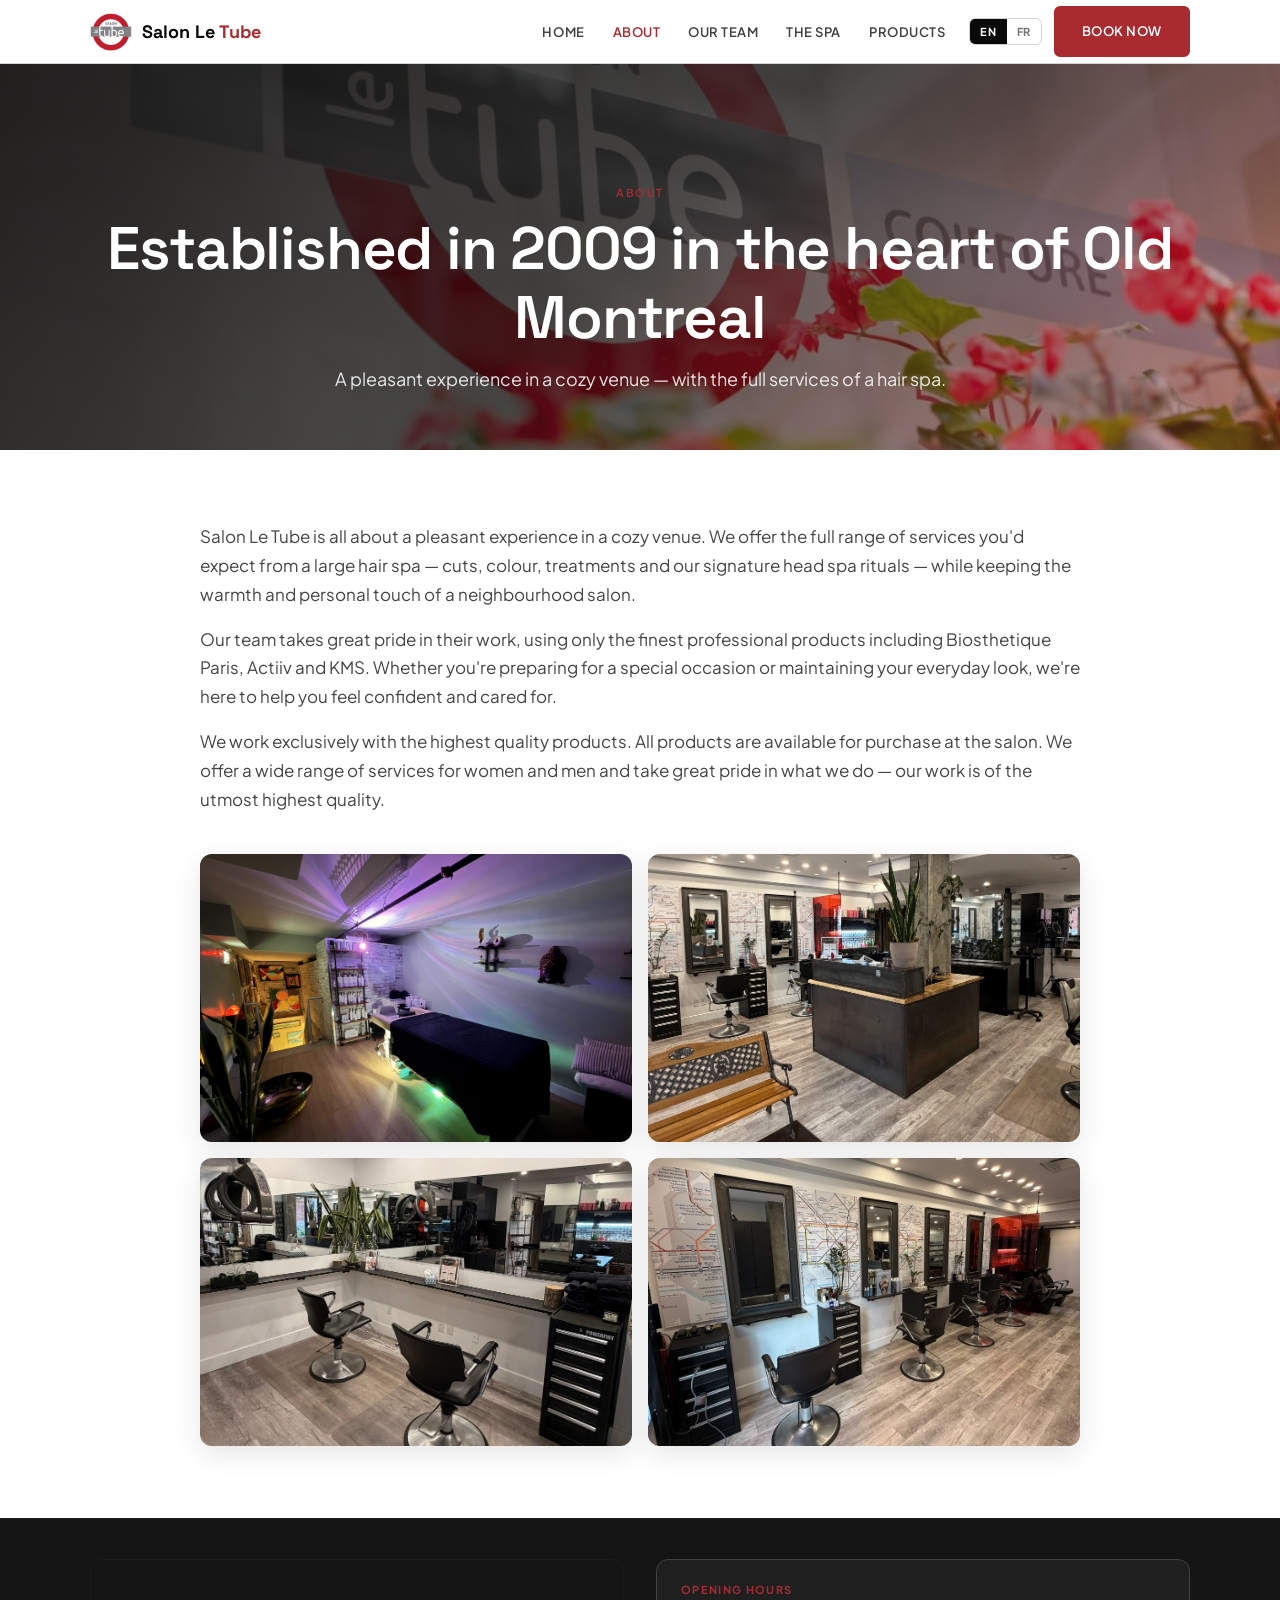
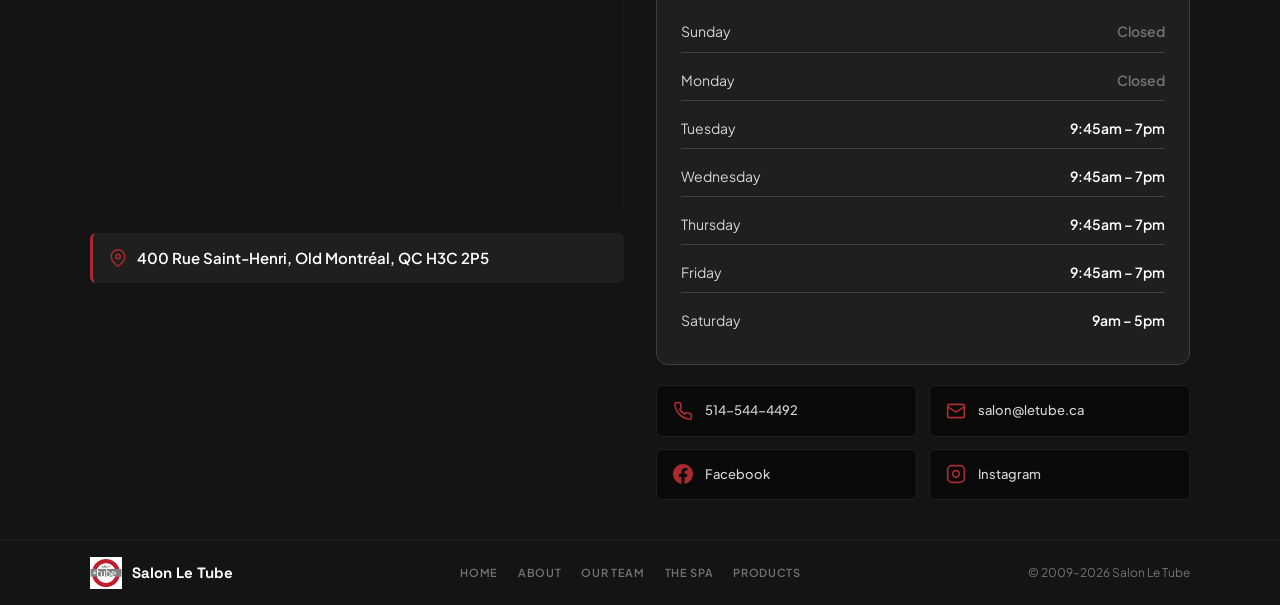
==== commit ce57d4d6: "changes some pictures and structure of website" ====
--- a/about.html
+++ b/about.html
@@ -8,11 +8,11 @@
 
   <meta name="viewport" content="width=device-width, initial-scale=1.0">
 
-  <meta name="description" content="Salon Le Tube — hair salon and barbershop in Old Montreal near the Old Port since 2005.">
+  <meta name="description" content="Salon Le Tube — hair salon and barbershop in Old Montreal near the Old Port since 2009.">
 
   <meta name="keywords" content="hair salon Old Montreal, barbershop Vieux-Montréal, Salon Le Tube">
 
-  <title>About Us | Hair Salon Old Montreal Since 2005 | Salon Le Tube</title>
+  <title>About Us | Hair Salon Old Montreal Since 2009 | Salon Le Tube</title>
 
   <link rel="canonical" href="https://letube.ca/about.html">
 
@@ -22,7 +22,7 @@
   <meta property="og:site_name" content="Salon Le Tube">
   <meta property="og:url" content="https://letube.ca/about.html">
   <meta property="og:title" content="About | Salon Le Tube">
-  <meta property="og:description" content="Hair salon and barbershop in Old Montreal since 2005.">
+  <meta property="og:description" content="Hair salon and barbershop in Old Montreal since 2009.">
   <meta property="og:image" content="https://letube.ca/assets/images/hero-original-bg.jpg">
   <meta name="twitter:card" content="summary_large_image">
   <script type="application/ld+json" id="schema-json"></script>
@@ -65,13 +65,14 @@
 
           <li><a href="index.html" data-i18n="nav.home">Home</a></li>
 
+          <li><a href="about.html" class="active" data-i18n="nav.about">About</a></li>
+
           <li><a href="team.html" data-i18n="nav.team">Our Team</a></li>
 
           <li><a href="spa.html" data-i18n="nav.spa">The Spa</a></li>
 
           <li><a href="products.html" data-i18n="nav.products">Products</a></li>
-
-          <li><a href="about.html" class="active" data-i18n="nav.about">About</a></li>
+          <li class="nav-item-contact"><a href="#site-footer" data-i18n="nav.contact">Contact Us</a></li>
 
         </ul>
 
@@ -109,7 +110,7 @@
 
         <p class="eyebrow red" data-i18n="about.eyebrow">About</p>
 
-        <h1 data-i18n="about.title">Established in 2005 in the heart of Old Montreal</h1>
+        <h1 data-i18n="about.title">Established in 2009 in the heart of Old Montreal</h1>
 
         <p class="section-sub" data-i18n="about.sub">A pleasant experience in a cozy venue — with the full services of a hair spa.</p>
 
@@ -133,9 +134,21 @@
 
 
 
-          <div class="about-montage">
-            <img class="about-montage-primary" src="assets/images/IMG_6720-1.JPEG" alt="Salon Le Tube" data-i18n-alt="about.image.alt">
-            <img class="about-montage-secondary" src="assets/images/IMG_6711-1.JPEG" alt="Salon Le Tube" data-i18n-alt="about.image.alt">
+          <div class="about-salon-gallery-wrap">
+            <div class="product-gallery product-gallery--4 about-salon-gallery">
+              <figure class="about-salon-photo">
+                <img src="assets/images/IMG_6720-1.JPEG" alt="Salon Le Tube" data-i18n-alt="about.image.alt">
+              </figure>
+              <figure class="about-salon-photo">
+                <img src="assets/images/IMG_6711-1.JPEG" alt="Styling stations at Salon Le Tube" data-i18n-alt="about.gallery.alt1">
+              </figure>
+              <figure class="about-salon-photo">
+                <img src="assets/images/IMG_6712-1.JPEG" alt="Salon interior at Salon Le Tube" data-i18n-alt="about.gallery.alt2">
+              </figure>
+              <figure class="about-salon-photo">
+                <img src="assets/images/FullSizeRender-4.JPEG" alt="Salon workspace at Salon Le Tube" data-i18n-alt="about.gallery.alt3">
+              </figure>
+            </div>
           </div>
 
         </div>
@@ -150,7 +163,13 @@
 
   <div id="site-footer" data-partial="partials/footer.html"></div>
 
-
+  <div class="image-lightbox" id="image-lightbox" hidden aria-hidden="true">
+    <div class="image-lightbox-backdrop" data-lightbox-close></div>
+    <div class="image-lightbox-dialog" role="dialog" aria-modal="true" aria-label="Salon photo">
+      <button type="button" class="image-lightbox-close" data-lightbox-close aria-label="Close">&times;</button>
+      <img src="" alt="" id="image-lightbox-img">
+    </div>
+  </div>
 
   <script src="js/footer-template.js"></script>
   <script src="js/seo.js"></script>
--- a/css/styles.css
+++ b/css/styles.css
@@ -482,22 +482,6 @@
   gap: 0.75rem;
 }
 
-.hero-tagline {
-  margin-top: 1.25rem;
-  padding-top: 1.25rem;
-  border-top: 1px solid rgba(255, 255, 255, 0.15);
-  font-size: 1.0625rem;
-  color: rgba(255, 255, 255, 0.88);
-  line-height: 1.65;
-}
-
-.hero-tagline a {
-  color: var(--red);
-  font-weight: 600;
-}
-
-.hero-tagline a:hover { text-decoration: underline; }
-
 /* Intro cards */
 .intro-strip {
   background: var(--white);
@@ -969,7 +953,9 @@
 
 .spa-intro {
   max-width: 640px;
-  margin: 0 auto 3rem;
+  margin: 0 auto 2.5rem;
+  padding-top: 2rem;
+  border-top: 1px solid rgba(0, 0, 0, 0.08);
   text-align: center;
   color: var(--text-body-muted);
   font-size: 1.125rem;
@@ -1084,7 +1070,7 @@
   gap: 1.25rem 1.5rem;
   width: fit-content;
   max-width: 100%;
-  margin: 2.5rem auto 0;
+  margin: 0 auto 2.5rem;
   padding: 1.25rem 1.5rem;
   background: var(--white);
   border-radius: var(--radius-lg);
@@ -1225,6 +1211,28 @@
   grid-template-columns: repeat(2, 1fr);
 }
 
+.about-salon-gallery-wrap {
+  margin-top: 2.5rem;
+  max-width: none;
+  width: 100%;
+}
+
+.about-salon-gallery {
+  padding: 0;
+  background: transparent;
+  gap: 1rem;
+}
+
+.about-salon-photo {
+  margin: 0;
+  position: relative;
+  aspect-ratio: 3 / 2;
+  overflow: hidden;
+  border-radius: var(--radius-lg);
+  box-shadow: 0 8px 28px rgba(0, 0, 0, 0.1);
+  background: var(--grey-300);
+}
+
 .product-gallery img {
   width: 100%;
   height: auto;
@@ -1248,6 +1256,30 @@
   outline-offset: 3px;
 }
 
+.about-salon-gallery .about-salon-photo img {
+  position: absolute;
+  inset: 0;
+  width: 100%;
+  height: 100%;
+  object-fit: cover;
+  object-position: center;
+  border: none;
+  border-radius: 0;
+  background: transparent;
+  transition: transform var(--transition);
+}
+
+.about-salon-gallery .about-salon-photo:hover img {
+  transform: scale(1.04);
+  box-shadow: none;
+  border-color: transparent;
+}
+
+.about-salon-gallery .about-salon-photo img:focus-visible {
+  outline: 2px solid var(--red);
+  outline-offset: -2px;
+}
+
 /* Image lightbox */
 .image-lightbox {
   position: fixed;
@@ -1336,7 +1368,7 @@
 .about-section { background: var(--white); }
 
 .about-layout {
-  max-width: 820px;
+  max-width: 920px;
   margin: 0 auto;
 }
 
@@ -1345,41 +1377,6 @@
   font-size: 1.0625rem;
   line-height: 1.7;
   margin-bottom: 1rem;
-}
-
-.about-main h2 { margin-bottom: 1.25rem; }
-
-.about-montage {
-  position: relative;
-  margin-top: 2.5rem;
-  max-width: 620px;
-  margin-left: auto;
-  margin-right: auto;
-  min-height: 380px;
-}
-
-.about-montage-primary {
-  display: block;
-  width: 68%;
-  max-height: 480px;
-  object-fit: cover;
-  object-position: center top;
-  border-radius: var(--radius-lg);
-  border: 1px solid var(--grey-300);
-  box-shadow: var(--shadow);
-}
-
-.about-montage-secondary {
-  position: absolute;
-  right: 0;
-  bottom: 0;
-  width: 46%;
-  max-height: 320px;
-  object-fit: cover;
-  object-position: center;
-  border-radius: var(--radius-lg);
-  border: 4px solid var(--white);
-  box-shadow: 0 16px 40px rgba(0, 0, 0, 0.18);
 }
 
 .about-sidebar {
@@ -1447,6 +1444,10 @@
   color: var(--grey-300);
   margin-top: auto;
   border-top: 1px solid var(--grey-900);
+}
+
+.nav-item-contact {
+  display: none;
 }
 
 .footer-main {
@@ -1693,7 +1694,9 @@
 
   .main-nav ul li { width: 100%; text-align: center; }
 
-  .main-nav a { font-size: 1.0625rem; display: inline-block; padding: 0.35rem 0; }
+  .nav-item-contact { display: list-item; }
+
+  .main-nav a:not(.btn) { font-size: 1.0625rem; display: inline-block; padding: 0.35rem 0; }
 
   .nav-actions {
     flex-direction: column;
@@ -1708,7 +1711,10 @@
   .nav-actions .lang-toggle { margin-top: 0.25rem; }
 
   .nav-actions .btn-primary {
+    display: inline-flex;
+    justify-content: center;
     width: min(100%, 280px);
+    text-align: center;
   }
 
   .nav-toggle.open span:nth-child(1) {
@@ -1788,6 +1794,12 @@
     padding: 1.75rem 1.25rem;
   }
 
+  .hero-badge {
+    padding: 0.5rem 1.125rem;
+    margin-bottom: 1.375rem;
+    line-height: 1.5;
+  }
+
   .hero-actions { flex-direction: column; }
   .hero-actions .btn { width: 100%; }
 
@@ -1798,16 +1810,4 @@
 
   .footer-contact-grid { grid-template-columns: 1fr; }
 
-  .about-montage {
-    min-height: 0;
-    display: grid;
-    gap: 1rem;
-  }
-
-  .about-montage-primary,
-  .about-montage-secondary {
-    position: static;
-    width: 100%;
-    max-height: none;
-  }
-}
+}
